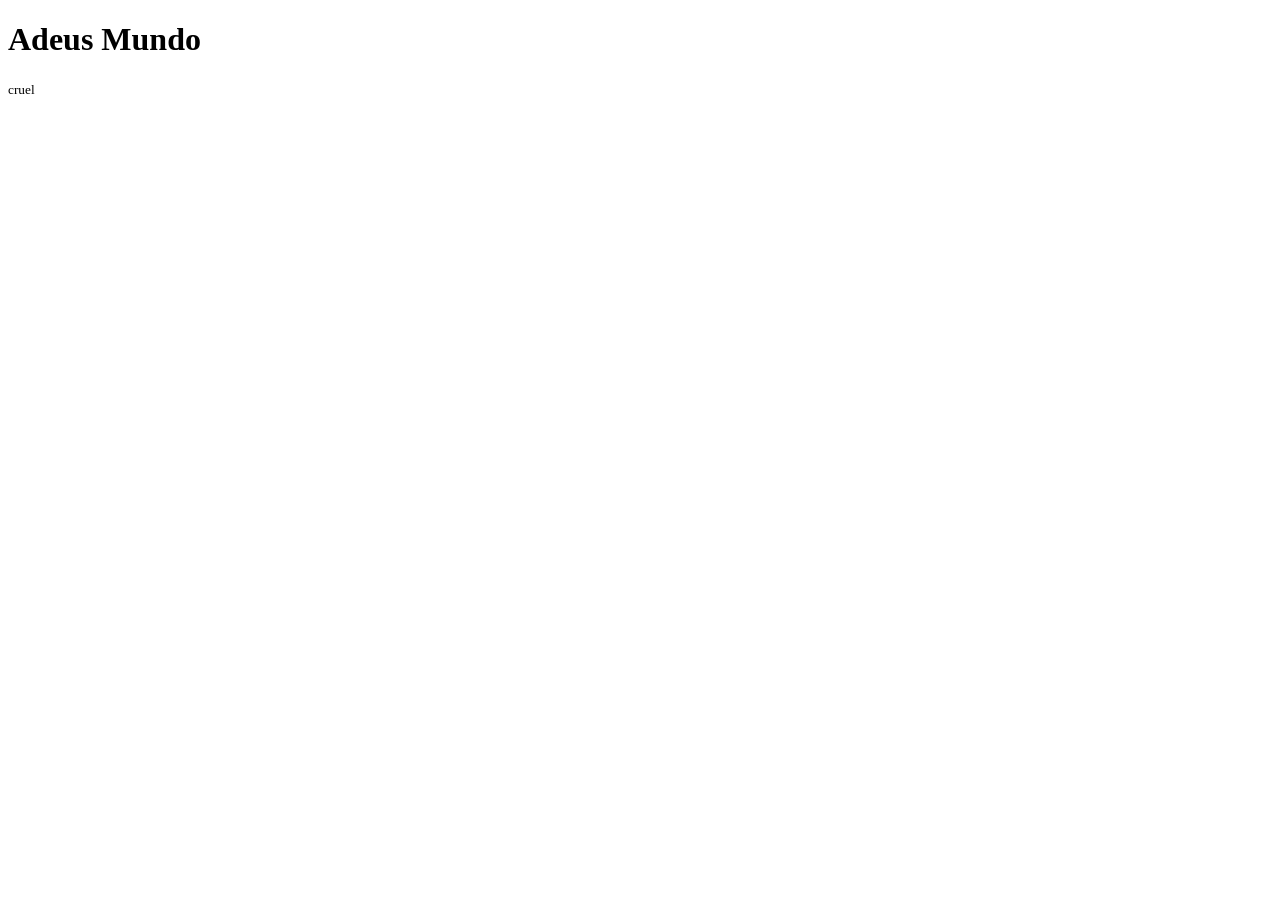
==== index.html @ ccb1506c "Criação do arquivo html" ====
<!DOCTYPE html>
<html lang="pt-BR">
<head>
    <meta charset="UTF-8">
    <meta name="viewport" content="width=device-width, initial-scale=1.0">
    <title>Quase Nada</title>
</head>
<body>
    <h1>Adeus Mundo</h1>
    <small>cruel</small>
</body>
</html>
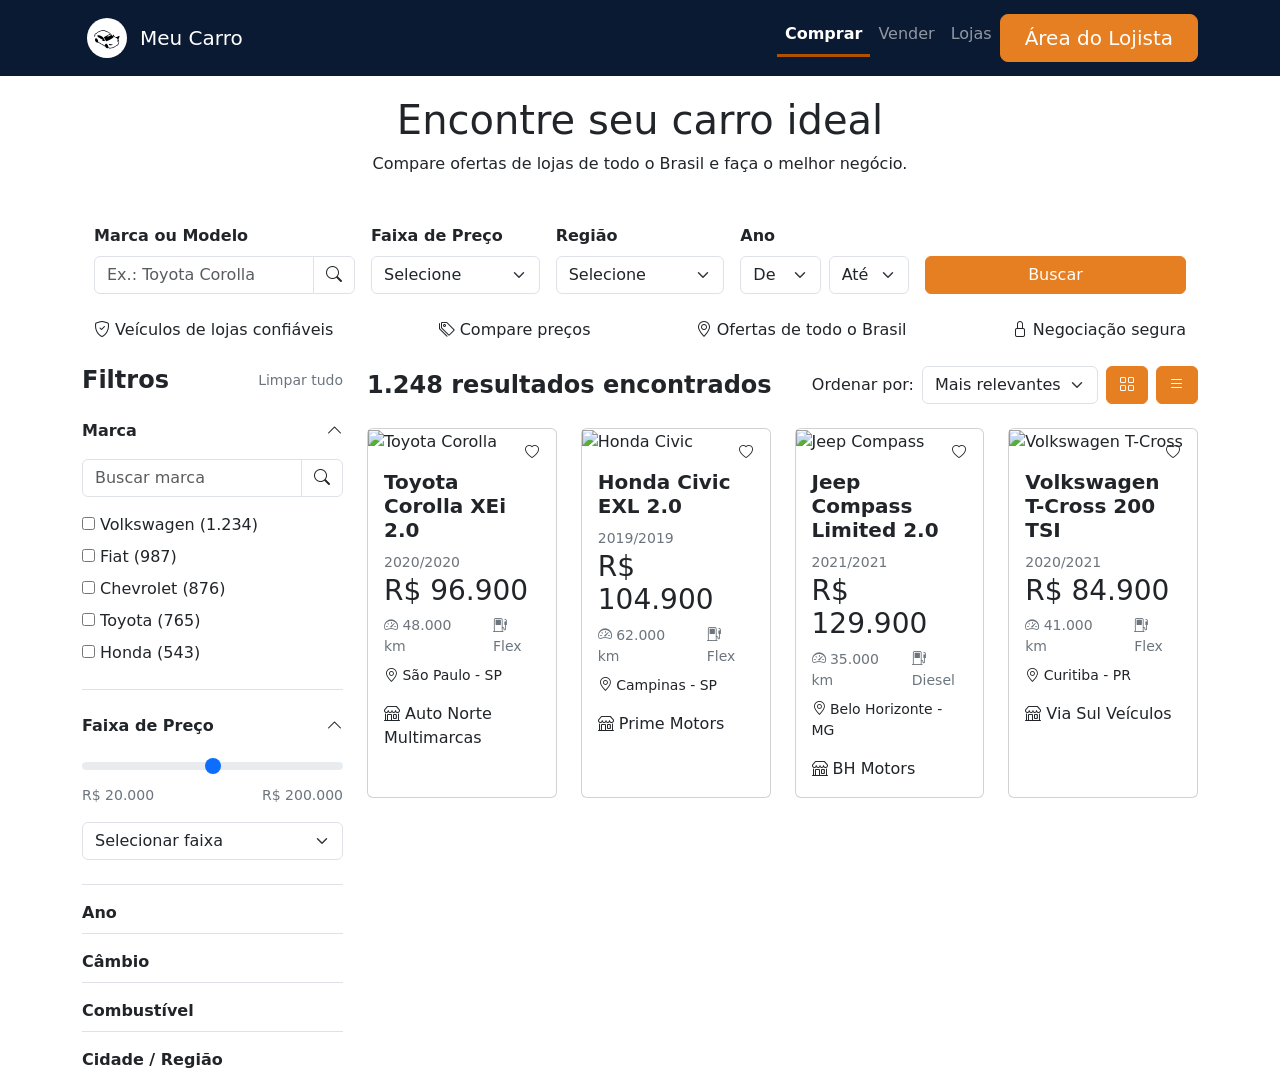
==== commit 18b217ae: "Commity mt phv&da" ====
--- a/index.html
+++ b/index.html
@@ -1,12 +1,231 @@
 <!DOCTYPE html>
 <html lang="pt-BR">
 <head>
-    <meta charset="UTF-8">
-    <meta name="viewport" content="width=device-width, initial-scale=1.0">
-    <title>Quase Nada</title>
+  <meta charset="UTF-8">
+  <meta name="viewport" content="width=device-width, initial-scale=1.0">
+  <title>MeuCarro Marketplace</title>
+
+  <link href="./css/bootstrap.min.css" rel="stylesheet">
+  <link
+    rel="stylesheet"
+    href="https://cdn.jsdelivr.net/npm/bootstrap-icons@1.11.3/font/bootstrap-icons.min.css"
+  >
 </head>
+
 <body>
-    <h1>Adeus Mundo</h1>
-    <small>cruel</small>
+  <nav class="navbar navbar-expand-lg bg-cinza-claro navbar-dark fixed-top">
+    <div class="container">
+      <a class="navbar-brand d-flex align-items-center gap-2" href="./index.html" aria-label="Auto Leste - Página Inicial">
+        <img src="./img/logo-agencia.svg" alt="" role="presentation" class="img-logo-agencia">
+        <span>Meu Carro</span>
+      </a>
+      <button class="navbar-toggler" type="button" data-bs-toggle="collapse" data-bs-target="#navbarNav">
+        <span class="navbar-toggler-icon"></span>
+      </button>
+      <div class="collapse navbar-collapse" id="navbarNav">
+        <ul class="navbar-nav ms-auto">
+          <li class="nav-item"><a class="nav-link active" href="./index.html">Comprar</a></li>
+          <li class="nav-item"><a class="nav-link" href="./cadastrar-carro.html">Vender</a></li>
+          <li class="nav-item"><a class="nav-link" href="./auto-leste.html">Lojas</a></li>
+          <button class="btn btn-primary btn-lg px-4 py-2"><a class="botao-lojista" href="./auto-leste.html">Área do Lojista</a></button>
+        </ul>
+      </div>
+    </div>
+  </nav>
+
+  <main id="main-content" class="container mt-5 pt-4" tabindex="-1">
+    <section class="container-fluid py-4">
+      <div class="hero-box">
+        <div class="text-center mb-5">
+          <h1 class="hero-title">Encontre seu carro ideal</h1>
+          <p class="hero-subtitle">Compare ofertas de lojas de todo o Brasil e faça o melhor negócio.</p>
+        </div>
+
+        <div class="row g-3 align-items-end">
+          <div class="col-lg-3">
+            <label class="form-label fw-semibold">Marca ou Modelo</label>
+            <div class="input-group">
+              <input type="text" class="form-control" placeholder="Ex.: Toyota Corolla">
+              <span class="input-group-text bg-white"><i class="bi bi-search"></i></span>
+            </div>
+          </div>
+          <div class="col-lg-2">
+            <label class="form-label fw-semibold">Faixa de Preço</label>
+            <select class="form-select">
+              <option>Selecione</option>
+            </select>
+          </div>
+          <div class="col-lg-2">
+            <label class="form-label fw-semibold">Região</label>
+            <select class="form-select">
+              <option>Selecione</option>
+            </select>
+          </div>
+          <div class="col-lg-2">
+            <label class="form-label fw-semibold">Ano</label>
+            <div class="d-flex gap-2">
+              <select class="form-select"><option>De</option></select>
+              <select class="form-select"><option>Até</option></select>
+            </div>
+          </div>
+          <div class="col-lg-3">
+            <button class="btn btn-primary w-100 ">Buscar</button>
+          </div>
+        </div>
+
+        <div class="hero-info mt-4 d-flex justify-content-between flex-wrap gap-2">
+          <span><i class="bi bi-shield-check"></i> Veículos de lojas confiáveis</span>
+          <span><i class="bi bi-tags"></i> Compare preços</span>
+          <span><i class="bi bi-geo-alt"></i> Ofertas de todo o Brasil</span>
+          <span><i class="bi bi-lock"></i> Negociação segura</span>
+        </div>
+      </div>
+    </section>
+
+    <div class="row g-4">
+      <!-- SIDEBAR -->
+      <aside class="col-lg-3">
+        <div class="sidebar-box">
+          <div class="d-flex justify-content-between align-items-center mb-4">
+            <h4 class="fw-bold mb-0">Filtros</h4>
+            <a href="#" class="small text-secondary text-decoration-none">Limpar tudo</a>
+          </div>
+          <div class="mb-4">
+            <div class="d-flex justify-content-between mb-3">
+              <strong>Marca</strong>
+              <span><i class="bi bi-chevron-up"></i></span>
+            </div>
+            <div class="input-group mb-3">
+              <input type="text" class="form-control" placeholder="Buscar marca">
+              <span class="input-group-text bg-white"><i class="bi bi-search"></i></span>
+            </div>
+            <div class="d-flex flex-column gap-2">
+              <label><input type="checkbox"> Volkswagen (1.234)</label>
+              <label><input type="checkbox"> Fiat (987)</label>
+              <label><input type="checkbox"> Chevrolet (876)</label>
+              <label><input type="checkbox"> Toyota (765)</label>
+              <label><input type="checkbox"> Honda (543)</label>
+            </div>
+          </div>
+          <div class="mb-4 border-top pt-4">
+            <div class="d-flex justify-content-between mb-3">
+              <strong>Faixa de Preço</strong>
+              <span><i class="bi bi-chevron-up"></i></span>
+            </div>
+            <input type="range" class="form-range">
+            <div class="d-flex justify-content-between small text-secondary mb-3">
+              <span>R$ 20.000</span>
+              <span>R$ 200.000</span>
+            </div>
+            <select class="form-select">
+              <option>Selecionar faixa</option>
+            </select>
+          </div>
+          <div class="border-top pt-3 mb-2"><strong>Ano</strong></div>
+          <div class="border-top pt-3 mb-2"><strong>Câmbio</strong></div>
+          <div class="border-top pt-3 mb-2"><strong>Combustível</strong></div>
+          <div class="border-top pt-3 mb-2"><strong>Cidade / Região</strong></div>
+        </div>
+      </aside>
+
+      <section class="col-lg-9">
+        <div class="d-flex justify-content-between align-items-center flex-wrap gap-3 mb-4">
+          <h4 class="fw-bold mb-0">1.248 resultados encontrados</h4>
+          <div class="d-flex align-items-center gap-2 flex-wrap">
+            <span>Ordenar por:</span>
+            <select class="form-select w-auto">
+              <option>Mais relevantes</option>
+            </select>
+            <button class="btn btn-outline-secondary"><i class="bi bi-grid"></i></button>
+            <button class="btn btn-outline-secondary"><i class="bi bi-list"></i></button>
+          </div>
+        </div>
+
+        <div class="row g-4">
+          <div class="col-xl-3 col-md-6">
+            <div class="card car-card h-100">
+              <div class="card-image">
+                <img class="img-fluid w-100" src="https://placehold.co/200x200/e5e5e5/777777?text=Toyota+Corolla" alt="Toyota Corolla">
+                <button class="favorite-btn btn btn-sm position-absolute top-0 end-0 m-2"><i class="bi bi-heart"></i></button>
+              </div>
+              <div class="card-body">
+                <h5 class="fw-bold">Toyota Corolla XEi 2.0</h5>
+                <small class="text-secondary">2020/2020</small>
+                <h3 class="price-text">R$ 96.900</h3>
+                <div class="d-flex gap-3 small text-secondary mb-2">
+                  <span><i class="bi bi-speedometer2"></i> 48.000 km</span>
+                  <span><i class="bi bi-fuel-pump"></i> Flex</span>
+                </div>
+                <p class="small"><i class="bi bi-geo-alt"></i> São Paulo - SP</p>
+                <div class="store-name"><i class="bi bi-shop"></i> Auto Norte Multimarcas</div>
+              </div>
+            </div>
+          </div>
+
+          <div class="col-xl-3 col-md-6">
+            <div class="card car-card h-100">
+              <div class="card-image">
+                <img class="img-fluid w-100" src="https://placehold.co/200x200/e5e5e5/777777?text=Honda+Civic" alt="Honda Civic">
+                <button class="favorite-btn btn btn-sm position-absolute top-0 end-0 m-2"><i class="bi bi-heart"></i></button>
+              </div>
+              <div class="card-body">
+                <h5 class="fw-bold">Honda Civic EXL 2.0</h5>
+                <small class="text-secondary">2019/2019</small>
+                <h3 class="price-text">R$ 104.900</h3>
+                <div class="d-flex gap-3 small text-secondary mb-2">
+                  <span><i class="bi bi-speedometer2"></i> 62.000 km</span>
+                  <span><i class="bi bi-fuel-pump"></i> Flex</span>
+                </div>
+                <p class="small"><i class="bi bi-geo-alt"></i> Campinas - SP</p>
+                <div class="store-name"><i class="bi bi-shop"></i> Prime Motors</div>
+              </div>
+            </div>
+          </div>
+
+          <div class="col-xl-3 col-md-6">
+            <div class="card car-card h-100">
+              <div class="card-image">
+                <img class="img-fluid w-100" src="https://placehold.co/200x200/e5e5e5/777777?text=Jeep+Compass" alt="Jeep Compass">
+                <button class="favorite-btn btn btn-sm position-absolute top-0 end-0 m-2"><i class="bi bi-heart"></i></button>
+              </div>
+              <div class="card-body">
+                <h5 class="fw-bold">Jeep Compass Limited 2.0</h5>
+                <small class="text-secondary">2021/2021</small>
+                <h3 class="price-text">R$ 129.900</h3>
+                <div class="d-flex gap-3 small text-secondary mb-2">
+                  <span><i class="bi bi-speedometer2"></i> 35.000 km</span>
+                  <span><i class="bi bi-fuel-pump"></i> Diesel</span>
+                </div>
+                <p class="small"><i class="bi bi-geo-alt"></i> Belo Horizonte - MG</p>
+                <div class="store-name"><i class="bi bi-shop"></i> BH Motors</div>
+              </div>
+            </div>
+          </div>
+
+          <div class="col-xl-3 col-md-6">
+            <div class="card car-card h-100">
+              <div class="card-image">
+                <img class="img-fluid w-100" src="https://placehold.co/200x200/e5e5e5/777777?text=Volkswagen+T-Cross" alt="Volkswagen T-Cross">
+                <button class="favorite-btn btn btn-sm position-absolute top-0 end-0 m-2"><i class="bi bi-heart"></i></button>
+              </div>
+              <div class="card-body">
+                <h5 class="fw-bold">Volkswagen T-Cross 200 TSI</h5>
+                <small class="text-secondary">2020/2021</small>
+                <h3 class="price-text">R$ 84.900</h3>
+                <div class="d-flex gap-3 small text-secondary mb-2">
+                  <span><i class="bi bi-speedometer2"></i> 41.000 km</span>
+                  <span><i class="bi bi-fuel-pump"></i> Flex</span>
+                </div>
+                <p class="small"><i class="bi bi-geo-alt"></i> Curitiba - PR</p>
+                <div class="store-name"><i class="bi bi-shop"></i> Via Sul Veículos</div>
+              </div>
+            </div>
+          </div>
+        </div>
+      </section>
+    </div>
+  </main>
+
+  <script src="https://cdn.jsdelivr.net/npm/bootstrap@5.3.3/dist/js/bootstrap.bundle.min.js"></script>
 </body>
 </html>
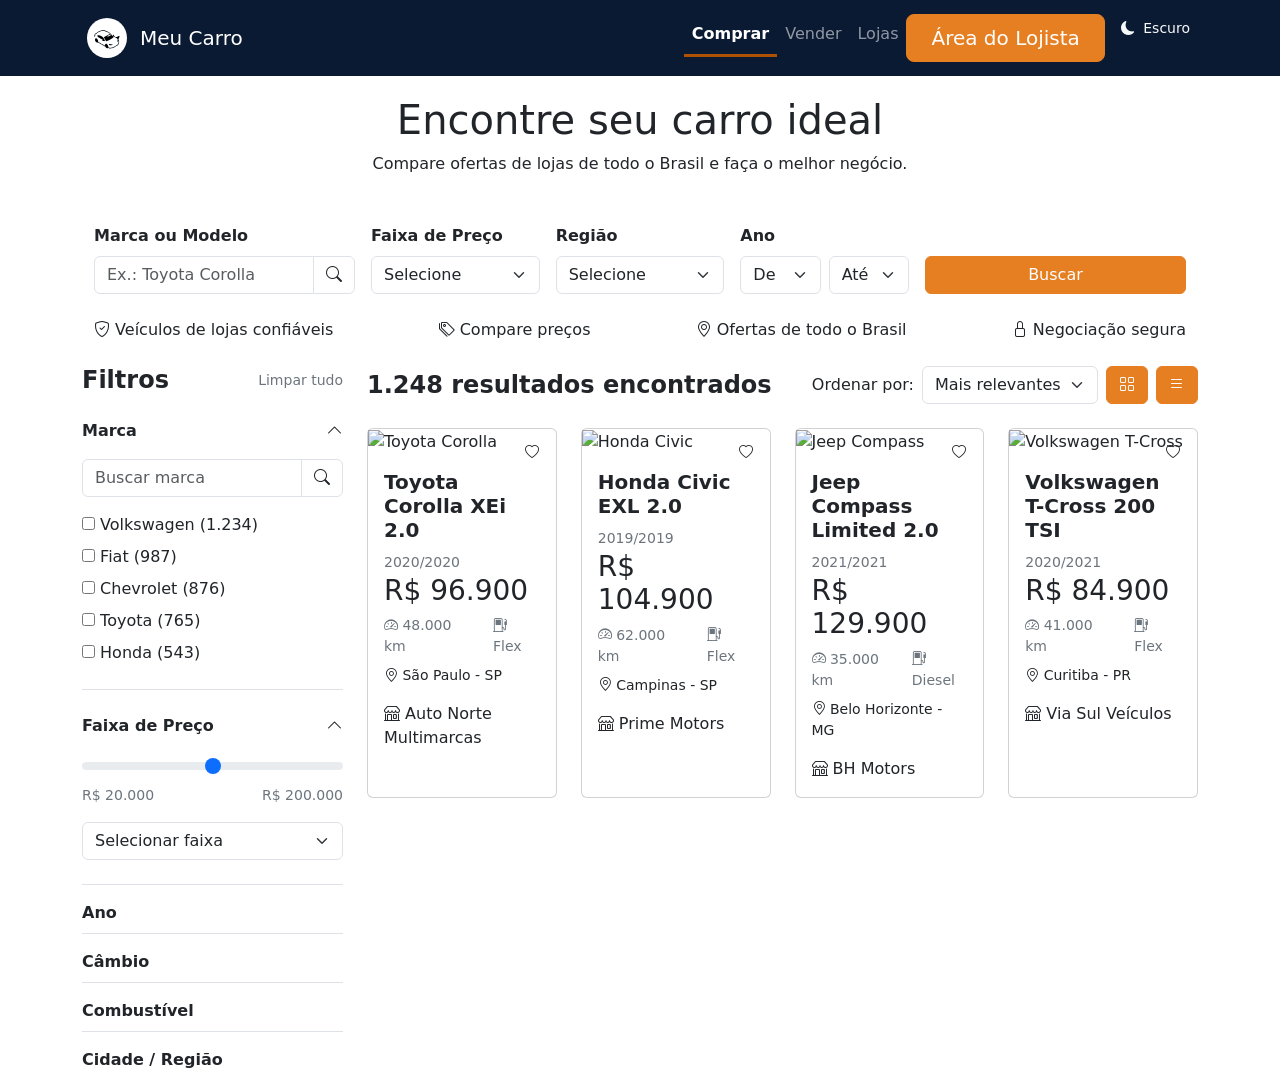
==== commit 12a6a182: "M E F" ====
--- a/index.html
+++ b/index.html
@@ -1,5 +1,5 @@
 <!DOCTYPE html>
-<html lang="pt-BR">
+<html lang="pt-BR" data-bs-theme="light">
 <head>
   <meta charset="UTF-8">
   <meta name="viewport" content="width=device-width, initial-scale=1.0">
@@ -10,222 +10,336 @@
     rel="stylesheet"
     href="https://cdn.jsdelivr.net/npm/bootstrap-icons@1.11.3/font/bootstrap-icons.min.css"
   >
+
 </head>
-
 <body>
-  <nav class="navbar navbar-expand-lg bg-cinza-claro navbar-dark fixed-top">
-    <div class="container">
-      <a class="navbar-brand d-flex align-items-center gap-2" href="./index.html" aria-label="Auto Leste - Página Inicial">
-        <img src="./img/logo-agencia.svg" alt="" role="presentation" class="img-logo-agencia">
-        <span>Meu Carro</span>
-      </a>
-      <button class="navbar-toggler" type="button" data-bs-toggle="collapse" data-bs-target="#navbarNav">
-        <span class="navbar-toggler-icon"></span>
-      </button>
-      <div class="collapse navbar-collapse" id="navbarNav">
-        <ul class="navbar-nav ms-auto">
-          <li class="nav-item"><a class="nav-link active" href="./index.html">Comprar</a></li>
-          <li class="nav-item"><a class="nav-link" href="./cadastrar-carro.html">Vender</a></li>
-          <li class="nav-item"><a class="nav-link" href="./auto-leste.html">Lojas</a></li>
-          <button class="btn btn-primary btn-lg px-4 py-2"><a class="botao-lojista" href="./auto-leste.html">Área do Lojista</a></button>
-        </ul>
-      </div>
+
+<nav class="navbar navbar-expand-lg bg-cinza-claro navbar-dark fixed-top">
+  <div class="container">
+    <a class="navbar-brand d-flex align-items-center gap-2" href="./index.html" aria-label="Auto Leste - Página Inicial">
+      <img src="./img/logo-agencia.svg" alt="" role="presentation" class="img-logo-agencia">
+      <span>Meu Carro</span>
+    </a>
+    <button class="navbar-toggler" type="button" data-bs-toggle="collapse" data-bs-target="#navbarNav">
+      <span class="navbar-toggler-icon"></span>
+    </button>
+    <div class="collapse navbar-collapse" id="navbarNav">
+      <ul class="navbar-nav ms-auto">
+        <li class="nav-item"><a class="nav-link active" href="./index.html">Comprar</a></li>
+        <li class="nav-item"><a class="nav-link" href="./cadastrar-carro.html">Vender</a></li>
+        <li class="nav-item"><a class="nav-link" href="./auto-leste.html">Lojas</a></li>
+        <button class="btn btn-primary btn-lg px-4 py-2"><a class="botao-lojista" href="./auto-leste.html">Área do Lojista</a></button>
+        <li class="nav-item ms-2">
+          <button class="btn btn-outline-light btn-sm rounded-pill" id="themeToggle" style="border: none;">
+            <i class="bi bi-moon-fill" id="themeIcon"></i>
+            <span id="themeText" class="ms-1">Escuro</span>
+          </button>
+        </li>
+      </ul>
     </div>
-  </nav>
-
-  <main id="main-content" class="container mt-5 pt-4" tabindex="-1">
-    <section class="container-fluid py-4">
-      <div class="hero-box">
-        <div class="text-center mb-5">
-          <h1 class="hero-title">Encontre seu carro ideal</h1>
-          <p class="hero-subtitle">Compare ofertas de lojas de todo o Brasil e faça o melhor negócio.</p>
-        </div>
-
-        <div class="row g-3 align-items-end">
-          <div class="col-lg-3">
-            <label class="form-label fw-semibold">Marca ou Modelo</label>
-            <div class="input-group">
-              <input type="text" class="form-control" placeholder="Ex.: Toyota Corolla">
-              <span class="input-group-text bg-white"><i class="bi bi-search"></i></span>
-            </div>
-          </div>
-          <div class="col-lg-2">
-            <label class="form-label fw-semibold">Faixa de Preço</label>
-            <select class="form-select">
-              <option>Selecione</option>
-            </select>
-          </div>
-          <div class="col-lg-2">
-            <label class="form-label fw-semibold">Região</label>
-            <select class="form-select">
-              <option>Selecione</option>
-            </select>
-          </div>
-          <div class="col-lg-2">
-            <label class="form-label fw-semibold">Ano</label>
-            <div class="d-flex gap-2">
-              <select class="form-select"><option>De</option></select>
-              <select class="form-select"><option>Até</option></select>
-            </div>
-          </div>
-          <div class="col-lg-3">
-            <button class="btn btn-primary w-100 ">Buscar</button>
-          </div>
-        </div>
-
-        <div class="hero-info mt-4 d-flex justify-content-between flex-wrap gap-2">
-          <span><i class="bi bi-shield-check"></i> Veículos de lojas confiáveis</span>
-          <span><i class="bi bi-tags"></i> Compare preços</span>
-          <span><i class="bi bi-geo-alt"></i> Ofertas de todo o Brasil</span>
-          <span><i class="bi bi-lock"></i> Negociação segura</span>
+  </div>
+</nav>
+
+<main id="main-content" class="container mt-5 pt-4" tabindex="-1">
+  <section class="container-fluid py-4">
+    <div class="hero-box">
+      <div class="text-center mb-5">
+        <h1 class="hero-title">Encontre seu carro ideal</h1>
+        <p class="hero-subtitle">Compare ofertas de lojas de todo o Brasil e faça o melhor negócio.</p>
+      </div>
+
+      <div class="row g-3 align-items-end">
+        <div class="col-lg-3">
+          <label class="form-label fw-semibold">Marca ou Modelo</label>
+          <div class="input-group">
+            <input type="text" class="form-control" placeholder="Ex.: Toyota Corolla">
+            <span class="input-group-text bg-white"><i class="bi bi-search"></i></span>
+          </div>
+        </div>
+        <div class="col-lg-2">
+          <label class="form-label fw-semibold">Faixa de Preço</label>
+          <select class="form-select">
+            <option>Selecione</option>
+          </select>
+        </div>
+        <div class="col-lg-2">
+          <label class="form-label fw-semibold">Região</label>
+          <select class="form-select">
+            <option>Selecione</option>
+          </select>
+        </div>
+        <div class="col-lg-2">
+          <label class="form-label fw-semibold">Ano</label>
+          <div class="d-flex gap-2">
+            <select class="form-select"><option>De</option></select>
+            <select class="form-select"><option>Até</option></select>
+          </div>
+        </div>
+        <div class="col-lg-3">
+          <button class="btn btn-primary w-100">Buscar</button>
+        </div>
+      </div>
+
+      <div class="hero-info mt-4 d-flex justify-content-between flex-wrap gap-2">
+        <span><i class="bi bi-shield-check"></i> Veículos de lojas confiáveis</span>
+        <span><i class="bi bi-tags"></i> Compare preços</span>
+        <span><i class="bi bi-geo-alt"></i> Ofertas de todo o Brasil</span>
+        <span><i class="bi bi-lock"></i> Negociação segura</span>
+      </div>
+    </div>
+  </section>
+
+  <div class="row g-4">
+    <aside class="col-lg-3">
+      <div class="sidebar-box">
+        <div class="d-flex justify-content-between align-items-center mb-4">
+          <h4 class="fw-bold mb-0">Filtros</h4>
+          <a href="#" class="small text-secondary text-decoration-none">Limpar tudo</a>
+        </div>
+        <div class="mb-4">
+          <div class="d-flex justify-content-between mb-3">
+            <strong>Marca</strong>
+            <span><i class="bi bi-chevron-up"></i></span>
+          </div>
+          <div class="input-group mb-3">
+            <input type="text" class="form-control" placeholder="Buscar marca">
+            <span class="input-group-text bg-white"><i class="bi bi-search"></i></span>
+          </div>
+          <div class="d-flex flex-column gap-2">
+            <label><input type="checkbox"> Volkswagen (1.234)</label>
+            <label><input type="checkbox"> Fiat (987)</label>
+            <label><input type="checkbox"> Chevrolet (876)</label>
+            <label><input type="checkbox"> Toyota (765)</label>
+            <label><input type="checkbox"> Honda (543)</label>
+          </div>
+        </div>
+        <div class="mb-4 border-top pt-4">
+          <div class="d-flex justify-content-between mb-3">
+            <strong>Faixa de Preço</strong>
+            <span><i class="bi bi-chevron-up"></i></span>
+          </div>
+          <input type="range" class="form-range">
+          <div class="d-flex justify-content-between small text-secondary mb-3">
+            <span>R$ 20.000</span>
+            <span>R$ 200.000</span>
+          </div>
+          <select class="form-select">
+            <option>Selecionar faixa</option>
+          </select>
+        </div>
+        <div class="border-top pt-3 mb-2"><strong>Ano</strong></div>
+        <div class="border-top pt-3 mb-2"><strong>Câmbio</strong></div>
+        <div class="border-top pt-3 mb-2"><strong>Combustível</strong></div>
+        <div class="border-top pt-3 mb-2"><strong>Cidade / Região</strong></div>
+      </div>
+    </aside>
+
+    <section class="col-lg-9">
+      <div class="d-flex justify-content-between align-items-center flex-wrap gap-3 mb-4">
+        <h4 class="fw-bold mb-0">1.248 resultados encontrados</h4>
+        <div class="d-flex align-items-center gap-2 flex-wrap">
+          <span>Ordenar por:</span>
+          <select class="form-select w-auto">
+            <option>Mais relevantes</option>
+          </select>
+          <button class="btn btn-outline-secondary"><i class="bi bi-grid"></i></button>
+          <button class="btn btn-outline-secondary"><i class="bi bi-list"></i></button>
+        </div>
+      </div>
+
+      <div class="row g-4">
+        <div class="col-xl-3 col-md-6">
+          <div class="card car-card h-100">
+            <div class="card-image">
+              <img class="img-fluid w-100" src="https://placehold.co/200x200/e5e5e5/777777?text=Toyota+Corolla" alt="Toyota Corolla">
+              <button class="favorite-btn btn btn-sm position-absolute top-0 end-0 m-2"><i class="bi bi-heart"></i></button>
+            </div>
+            <div class="card-body">
+              <h5 class="fw-bold">Toyota Corolla XEi 2.0</h5>
+              <small class="text-secondary">2020/2020</small>
+              <h3 class="price-text">R$ 96.900</h3>
+              <div class="d-flex gap-3 small text-secondary mb-2">
+                <span><i class="bi bi-speedometer2"></i> 48.000 km</span>
+                <span><i class="bi bi-fuel-pump"></i> Flex</span>
+              </div>
+              <p class="small"><i class="bi bi-geo-alt"></i> São Paulo - SP</p>
+              <div class="store-name"><i class="bi bi-shop"></i> Auto Norte Multimarcas</div>
+            </div>
+          </div>
+        </div>
+
+        <div class="col-xl-3 col-md-6">
+          <div class="card car-card h-100">
+            <div class="card-image">
+              <img class="img-fluid w-100" src="https://placehold.co/200x200/e5e5e5/777777?text=Honda+Civic" alt="Honda Civic">
+              <button class="favorite-btn btn btn-sm position-absolute top-0 end-0 m-2"><i class="bi bi-heart"></i></button>
+            </div>
+            <div class="card-body">
+              <h5 class="fw-bold">Honda Civic EXL 2.0</h5>
+              <small class="text-secondary">2019/2019</small>
+              <h3 class="price-text">R$ 104.900</h3>
+              <div class="d-flex gap-3 small text-secondary mb-2">
+                <span><i class="bi bi-speedometer2"></i> 62.000 km</span>
+                <span><i class="bi bi-fuel-pump"></i> Flex</span>
+              </div>
+              <p class="small"><i class="bi bi-geo-alt"></i> Campinas - SP</p>
+              <div class="store-name"><i class="bi bi-shop"></i> Prime Motors</div>
+            </div>
+          </div>
+        </div>
+
+        <div class="col-xl-3 col-md-6">
+          <div class="card car-card h-100">
+            <div class="card-image">
+              <img class="img-fluid w-100" src="https://placehold.co/200x200/e5e5e5/777777?text=Jeep+Compass" alt="Jeep Compass">
+              <button class="favorite-btn btn btn-sm position-absolute top-0 end-0 m-2"><i class="bi bi-heart"></i></button>
+            </div>
+            <div class="card-body">
+              <h5 class="fw-bold">Jeep Compass Limited 2.0</h5>
+              <small class="text-secondary">2021/2021</small>
+              <h3 class="price-text">R$ 129.900</h3>
+              <div class="d-flex gap-3 small text-secondary mb-2">
+                <span><i class="bi bi-speedometer2"></i> 35.000 km</span>
+                <span><i class="bi bi-fuel-pump"></i> Diesel</span>
+              </div>
+              <p class="small"><i class="bi bi-geo-alt"></i> Belo Horizonte - MG</p>
+              <div class="store-name"><i class="bi bi-shop"></i> BH Motors</div>
+            </div>
+          </div>
+        </div>
+
+        <div class="col-xl-3 col-md-6">
+          <div class="card car-card h-100">
+            <div class="card-image">
+              <img class="img-fluid w-100" src="https://placehold.co/200x200/e5e5e5/777777?text=Volkswagen+T-Cross" alt="Volkswagen T-Cross">
+              <button class="favorite-btn btn btn-sm position-absolute top-0 end-0 m-2"><i class="bi bi-heart"></i></button>
+            </div>
+            <div class="card-body">
+              <h5 class="fw-bold">Volkswagen T-Cross 200 TSI</h5>
+              <small class="text-secondary">2020/2021</small>
+              <h3 class="price-text">R$ 84.900</h3>
+              <div class="d-flex gap-3 small text-secondary mb-2">
+                <span><i class="bi bi-speedometer2"></i> 41.000 km</span>
+                <span><i class="bi bi-fuel-pump"></i> Flex</span>
+              </div>
+              <p class="small"><i class="bi bi-geo-alt"></i> Curitiba - PR</p>
+              <div class="store-name"><i class="bi bi-shop"></i> Via Sul Veículos</div>
+            </div>
+          </div>
         </div>
       </div>
     </section>
-
-    <div class="row g-4">
-      <!-- SIDEBAR -->
-      <aside class="col-lg-3">
-        <div class="sidebar-box">
-          <div class="d-flex justify-content-between align-items-center mb-4">
-            <h4 class="fw-bold mb-0">Filtros</h4>
-            <a href="#" class="small text-secondary text-decoration-none">Limpar tudo</a>
-          </div>
-          <div class="mb-4">
-            <div class="d-flex justify-content-between mb-3">
-              <strong>Marca</strong>
-              <span><i class="bi bi-chevron-up"></i></span>
-            </div>
-            <div class="input-group mb-3">
-              <input type="text" class="form-control" placeholder="Buscar marca">
-              <span class="input-group-text bg-white"><i class="bi bi-search"></i></span>
-            </div>
-            <div class="d-flex flex-column gap-2">
-              <label><input type="checkbox"> Volkswagen (1.234)</label>
-              <label><input type="checkbox"> Fiat (987)</label>
-              <label><input type="checkbox"> Chevrolet (876)</label>
-              <label><input type="checkbox"> Toyota (765)</label>
-              <label><input type="checkbox"> Honda (543)</label>
-            </div>
-          </div>
-          <div class="mb-4 border-top pt-4">
-            <div class="d-flex justify-content-between mb-3">
-              <strong>Faixa de Preço</strong>
-              <span><i class="bi bi-chevron-up"></i></span>
-            </div>
-            <input type="range" class="form-range">
-            <div class="d-flex justify-content-between small text-secondary mb-3">
-              <span>R$ 20.000</span>
-              <span>R$ 200.000</span>
-            </div>
-            <select class="form-select">
-              <option>Selecionar faixa</option>
-            </select>
-          </div>
-          <div class="border-top pt-3 mb-2"><strong>Ano</strong></div>
-          <div class="border-top pt-3 mb-2"><strong>Câmbio</strong></div>
-          <div class="border-top pt-3 mb-2"><strong>Combustível</strong></div>
-          <div class="border-top pt-3 mb-2"><strong>Cidade / Região</strong></div>
-        </div>
-      </aside>
-
-      <section class="col-lg-9">
-        <div class="d-flex justify-content-between align-items-center flex-wrap gap-3 mb-4">
-          <h4 class="fw-bold mb-0">1.248 resultados encontrados</h4>
-          <div class="d-flex align-items-center gap-2 flex-wrap">
-            <span>Ordenar por:</span>
-            <select class="form-select w-auto">
-              <option>Mais relevantes</option>
-            </select>
-            <button class="btn btn-outline-secondary"><i class="bi bi-grid"></i></button>
-            <button class="btn btn-outline-secondary"><i class="bi bi-list"></i></button>
-          </div>
-        </div>
-
-        <div class="row g-4">
-          <div class="col-xl-3 col-md-6">
-            <div class="card car-card h-100">
-              <div class="card-image">
-                <img class="img-fluid w-100" src="https://placehold.co/200x200/e5e5e5/777777?text=Toyota+Corolla" alt="Toyota Corolla">
-                <button class="favorite-btn btn btn-sm position-absolute top-0 end-0 m-2"><i class="bi bi-heart"></i></button>
-              </div>
-              <div class="card-body">
-                <h5 class="fw-bold">Toyota Corolla XEi 2.0</h5>
-                <small class="text-secondary">2020/2020</small>
-                <h3 class="price-text">R$ 96.900</h3>
-                <div class="d-flex gap-3 small text-secondary mb-2">
-                  <span><i class="bi bi-speedometer2"></i> 48.000 km</span>
-                  <span><i class="bi bi-fuel-pump"></i> Flex</span>
-                </div>
-                <p class="small"><i class="bi bi-geo-alt"></i> São Paulo - SP</p>
-                <div class="store-name"><i class="bi bi-shop"></i> Auto Norte Multimarcas</div>
-              </div>
-            </div>
-          </div>
-
-          <div class="col-xl-3 col-md-6">
-            <div class="card car-card h-100">
-              <div class="card-image">
-                <img class="img-fluid w-100" src="https://placehold.co/200x200/e5e5e5/777777?text=Honda+Civic" alt="Honda Civic">
-                <button class="favorite-btn btn btn-sm position-absolute top-0 end-0 m-2"><i class="bi bi-heart"></i></button>
-              </div>
-              <div class="card-body">
-                <h5 class="fw-bold">Honda Civic EXL 2.0</h5>
-                <small class="text-secondary">2019/2019</small>
-                <h3 class="price-text">R$ 104.900</h3>
-                <div class="d-flex gap-3 small text-secondary mb-2">
-                  <span><i class="bi bi-speedometer2"></i> 62.000 km</span>
-                  <span><i class="bi bi-fuel-pump"></i> Flex</span>
-                </div>
-                <p class="small"><i class="bi bi-geo-alt"></i> Campinas - SP</p>
-                <div class="store-name"><i class="bi bi-shop"></i> Prime Motors</div>
-              </div>
-            </div>
-          </div>
-
-          <div class="col-xl-3 col-md-6">
-            <div class="card car-card h-100">
-              <div class="card-image">
-                <img class="img-fluid w-100" src="https://placehold.co/200x200/e5e5e5/777777?text=Jeep+Compass" alt="Jeep Compass">
-                <button class="favorite-btn btn btn-sm position-absolute top-0 end-0 m-2"><i class="bi bi-heart"></i></button>
-              </div>
-              <div class="card-body">
-                <h5 class="fw-bold">Jeep Compass Limited 2.0</h5>
-                <small class="text-secondary">2021/2021</small>
-                <h3 class="price-text">R$ 129.900</h3>
-                <div class="d-flex gap-3 small text-secondary mb-2">
-                  <span><i class="bi bi-speedometer2"></i> 35.000 km</span>
-                  <span><i class="bi bi-fuel-pump"></i> Diesel</span>
-                </div>
-                <p class="small"><i class="bi bi-geo-alt"></i> Belo Horizonte - MG</p>
-                <div class="store-name"><i class="bi bi-shop"></i> BH Motors</div>
-              </div>
-            </div>
-          </div>
-
-          <div class="col-xl-3 col-md-6">
-            <div class="card car-card h-100">
-              <div class="card-image">
-                <img class="img-fluid w-100" src="https://placehold.co/200x200/e5e5e5/777777?text=Volkswagen+T-Cross" alt="Volkswagen T-Cross">
-                <button class="favorite-btn btn btn-sm position-absolute top-0 end-0 m-2"><i class="bi bi-heart"></i></button>
-              </div>
-              <div class="card-body">
-                <h5 class="fw-bold">Volkswagen T-Cross 200 TSI</h5>
-                <small class="text-secondary">2020/2021</small>
-                <h3 class="price-text">R$ 84.900</h3>
-                <div class="d-flex gap-3 small text-secondary mb-2">
-                  <span><i class="bi bi-speedometer2"></i> 41.000 km</span>
-                  <span><i class="bi bi-fuel-pump"></i> Flex</span>
-                </div>
-                <p class="small"><i class="bi bi-geo-alt"></i> Curitiba - PR</p>
-                <div class="store-name"><i class="bi bi-shop"></i> Via Sul Veículos</div>
-              </div>
-            </div>
-          </div>
-        </div>
-      </section>
-    </div>
-  </main>
-
-  <script src="https://cdn.jsdelivr.net/npm/bootstrap@5.3.3/dist/js/bootstrap.bundle.min.js"></script>
+  </div>
+</main>
+
+<script src="https://cdn.jsdelivr.net/npm/bootstrap@5.3.3/dist/js/bootstrap.bundle.min.js"></script>
+
+<style>
+.hero-box, .sidebar-box, .car-card {
+  transition: all 0.3s ease;
+}
+
+[data-bs-theme="dark"] {
+  --bs-body-bg: #1a1a2e;
+  --bs-body-color: #e0e0e0;
+}
+
+[data-bs-theme="dark"] .hero-box {
+  background-color: #0f0f1a;
+  border-radius: 16px;
+  padding: 2rem;
+}
+
+[data-bs-theme="dark"] .sidebar-box {
+  background-color: #16213e;
+  border-radius: 12px;
+  padding: 1.25rem;
+  border: 1px solid #2c3e50;
+}
+
+[data-bs-theme="dark"] .car-card {
+  background-color: #16213e;
+  border-color: #2c3e50;
+}
+
+[data-bs-theme="dark"] .card {
+  background-color: #16213e;
+  border-color: #2c3e50;
+}
+
+[data-bs-theme="dark"] .text-secondary {
+  color: #a0a0a0 !important;
+}
+
+[data-bs-theme="dark"] .border-top {
+  border-top-color: #2c3e50 !important;
+}
+
+[data-bs-theme="dark"] .price-text {
+  color: #f39c12;
+}
+
+[data-bs-theme="dark"] .store-name {
+  color: #e0e0e0;
+}
+
+[data-bs-theme="dark"] .form-control,
+[data-bs-theme="dark"] .form-select,
+[data-bs-theme="dark"] .input-group-text {
+  background-color: #2c3e50;
+  color: #e0e0e0;
+  border-color: #3d5a6c;
+}
+
+[data-bs-theme="dark"] .bg-white {
+  background-color: #2c3e50 !important;
+}
+
+[data-bs-theme="dark"] .btn-outline-secondary {
+  background-color: #e67e22;
+  border-color: #e67e22;
+  color: white;
+}
+
+[data-bs-theme="dark"] .btn-outline-secondary:hover {
+  background-color: #ae5202;
+  border-color: #ae5202;
+}
+</style>
+
+<script>
+const themeToggle = document.getElementById('themeToggle');
+const themeIcon = document.getElementById('themeIcon');
+const themeText = document.getElementById('themeText');
+const htmlElement = document.documentElement;
+
+const savedTheme = localStorage.getItem('theme') || 'light';
+htmlElement.setAttribute('data-bs-theme', savedTheme);
+
+if (savedTheme === 'dark') {
+  themeIcon.className = 'bi bi-sun-fill';
+  themeText.innerText = 'Claro';
+} else {
+  themeIcon.className = 'bi bi-moon-fill';
+  themeText.innerText = 'Escuro';
+}
+
+themeToggle.addEventListener('click', () => {
+  const currentTheme = htmlElement.getAttribute('data-bs-theme');
+  const newTheme = currentTheme === 'dark' ? 'light' : 'dark';
+  
+  htmlElement.setAttribute('data-bs-theme', newTheme);
+  localStorage.setItem('theme', newTheme);
+  
+  if (newTheme === 'dark') {
+    themeIcon.className = 'bi bi-sun-fill';
+    themeText.innerText = 'Claro';
+  } else {
+    themeIcon.className = 'bi bi-moon-fill';
+    themeText.innerText = 'Escuro';
+  }
+});
+</script>
+
 </body>
 </html>
